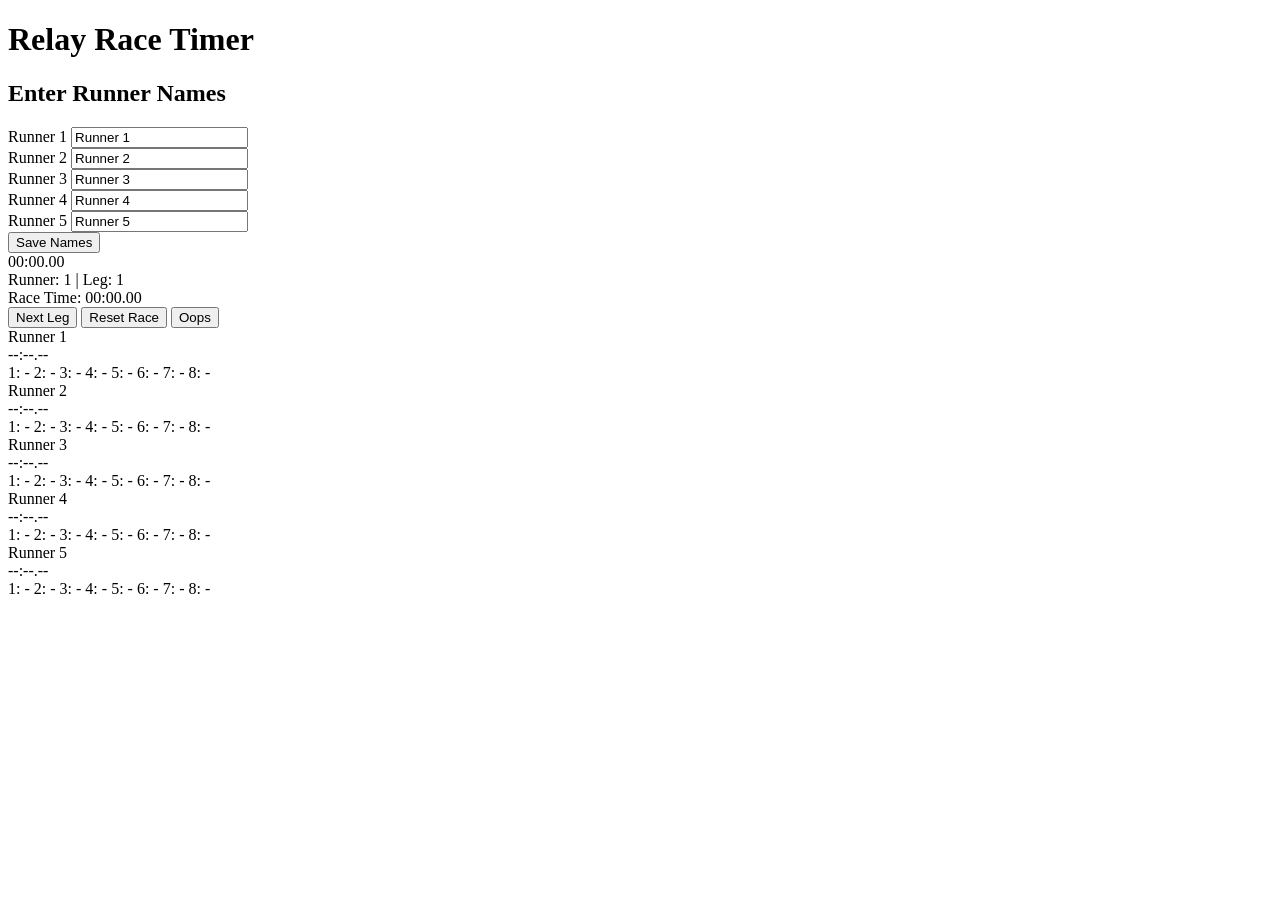
==== index.html @ 661dc740 "Initial commit" ====
<!DOCTYPE html>
<html lang="en">
<head>
    <meta charset="UTF-8">
    <meta name="viewport" content="width=device-width, initial-scale=1.0">
    <meta name="description" content="Relay Race Timer">
    <meta name="theme-color" content="#4CAF50">
    <title>Parlouf Relay Race Timer</title>
    <link rel="manifest" href="manifest.json">
    <link rel="apple-touch-icon" href="icon-192.png">
    <link rel="stylesheet" href="styles.css">
</head>
<body>
    <div class="container">
        <h1>Relay Race Timer</h1>
        
        <!-- Runner Name Entry -->
        <div class="runner-names-section">
            <h2>Enter Runner Names</h2>
            <div id="runner-names-container">
                <!-- Will be populated by JavaScript -->
            </div>
            <button id="save-names-btn">Save Names</button>
        </div>

        <!-- Timer Display -->
        <div class="timer-display">
            <div id="main-timer">00:00:00.00</div>
            <div id="current-leg">Runner: 1 | Leg: 1</div>
            <div id="total-race-time">Race Time: 00:00:00.00</div>
        </div>

        <!-- Control Buttons -->
        <div class="controls">
            <button id="next-leg-btn">Next Leg</button>
            <button id="reset-btn">Reset Race</button>
            <button id="oops-btn">Oops</button>
        </div>

        <!-- Runner Timers -->
        <div class="runners-container">
            <!-- Will be populated by JavaScript -->
        </div>
    </div>

    <script src="app.js"></script>
    <script src="sw.js"></script>
</body>
</html>
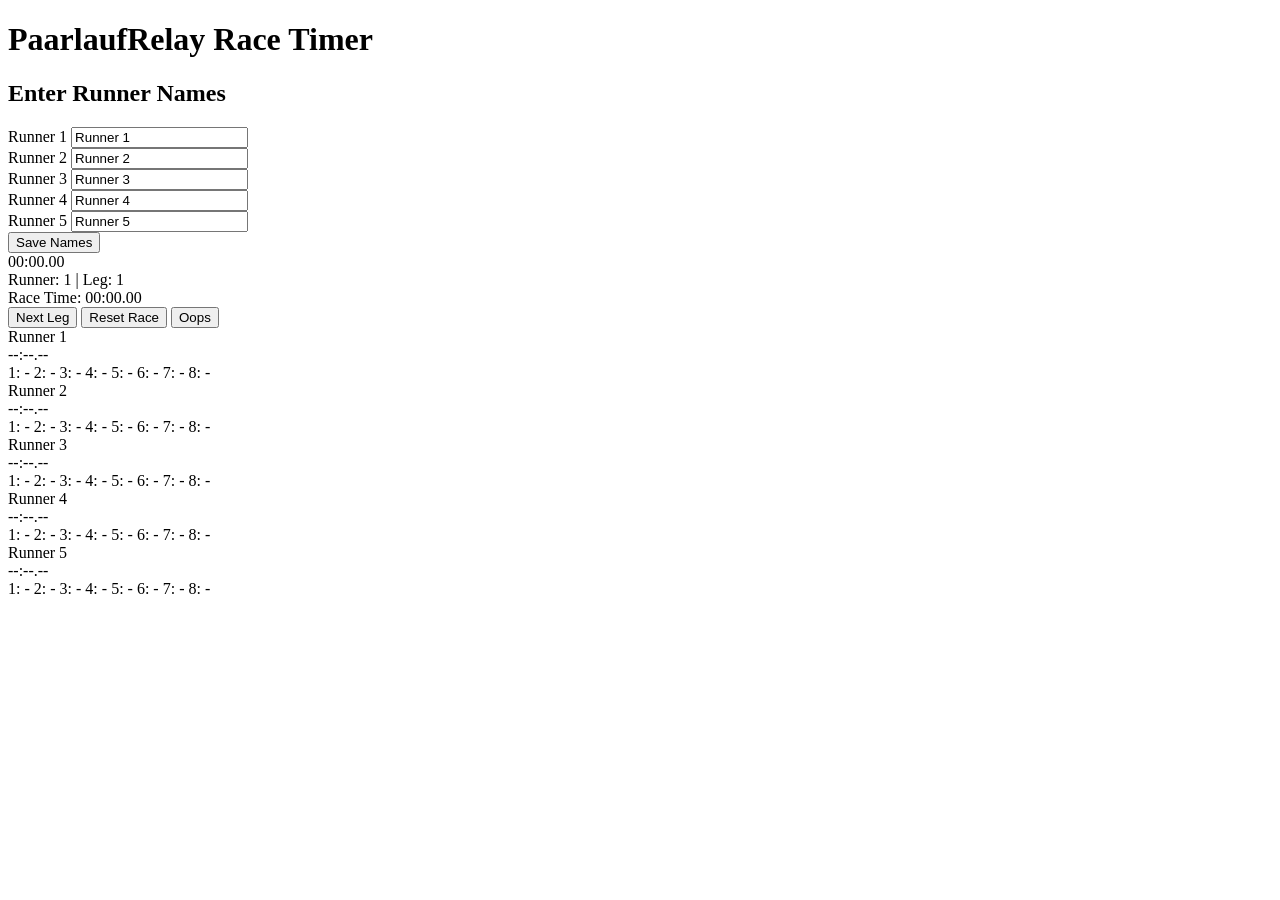
==== commit 9649e5ff: "Paarlauf spelling fixes" ====
--- a/index.html
+++ b/index.html
@@ -5,14 +5,14 @@
     <meta name="viewport" content="width=device-width, initial-scale=1.0">
     <meta name="description" content="Relay Race Timer">
     <meta name="theme-color" content="#4CAF50">
-    <title>Parlouf Relay Race Timer</title>
+    <title>Paarlauf Relay Race Timer</title>
     <link rel="manifest" href="manifest.json">
     <link rel="apple-touch-icon" href="icon-192.png">
     <link rel="stylesheet" href="styles.css">
 </head>
 <body>
     <div class="container">
-        <h1>Relay Race Timer</h1>
+        <h1>PaarlaufRelay Race Timer</h1>
         
         <!-- Runner Name Entry -->
         <div class="runner-names-section">
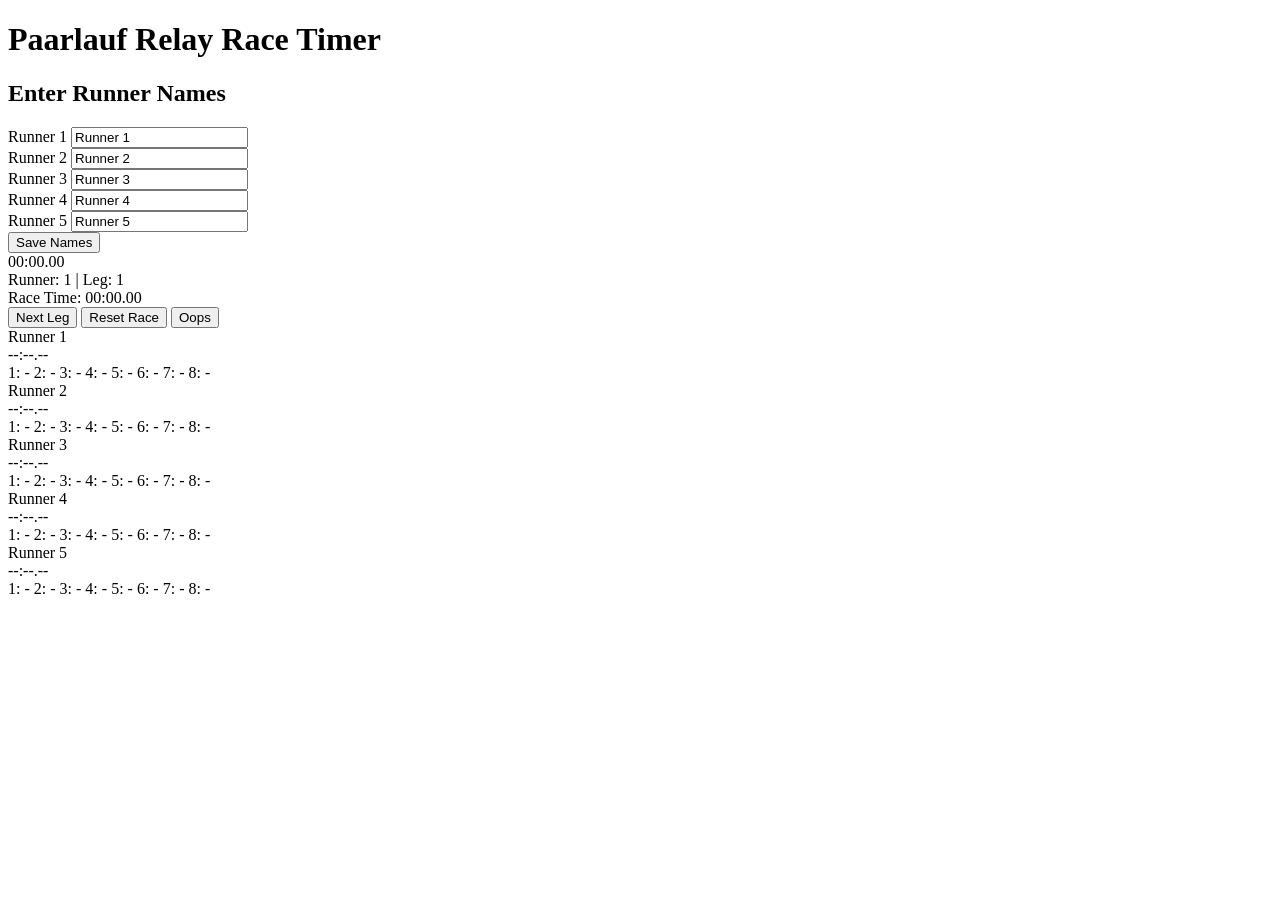
==== commit 4d2f0b24: "typo fix" ====
--- a/index.html
+++ b/index.html
@@ -12,7 +12,7 @@
 </head>
 <body>
     <div class="container">
-        <h1>PaarlaufRelay Race Timer</h1>
+        <h1>Paarlauf Relay Race Timer</h1>
         
         <!-- Runner Name Entry -->
         <div class="runner-names-section">
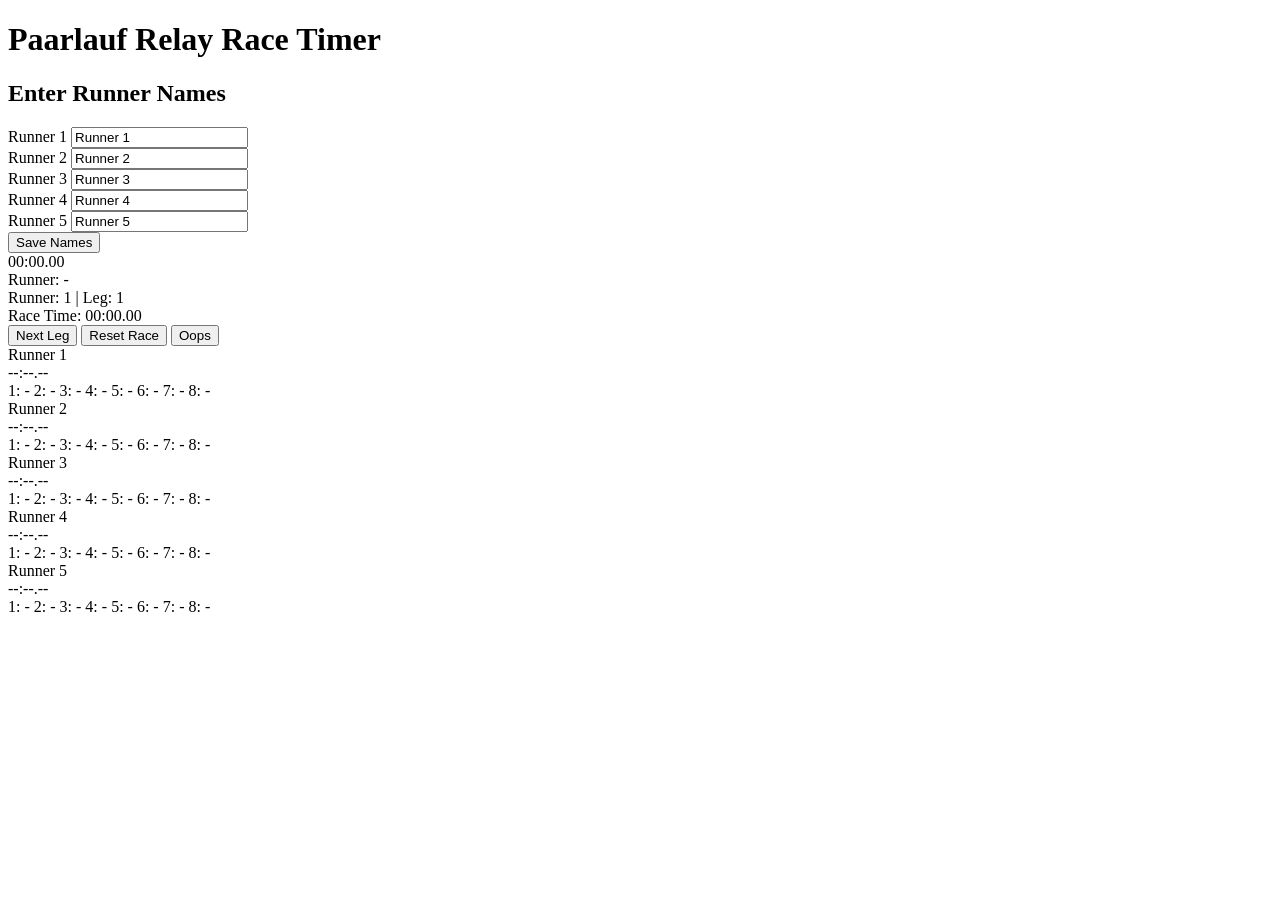
==== commit e92c9bf8: "include current runner name for split timer" ====
--- a/index.html
+++ b/index.html
@@ -5,7 +5,7 @@
     <meta name="viewport" content="width=device-width, initial-scale=1.0">
     <meta name="description" content="Relay Race Timer">
     <meta name="theme-color" content="#4CAF50">
-    <title>Paarlauf Relay Race Timer</title>
+    <title>PaarlaufRelay Race Timer</title>
     <link rel="manifest" href="manifest.json">
     <link rel="apple-touch-icon" href="icon-192.png">
     <link rel="stylesheet" href="styles.css">
@@ -25,9 +25,10 @@
 
         <!-- Timer Display -->
         <div class="timer-display">
-            <div id="main-timer">00:00:00.00</div>
+            <div id="main-timer">00:00.00</div>
+            <div id="current-runner">Runner: -</div>
             <div id="current-leg">Runner: 1 | Leg: 1</div>
-            <div id="total-race-time">Race Time: 00:00:00.00</div>
+            <div id="total-race-time">Race Time: 00:00.00</div>
         </div>
 
         <!-- Control Buttons -->
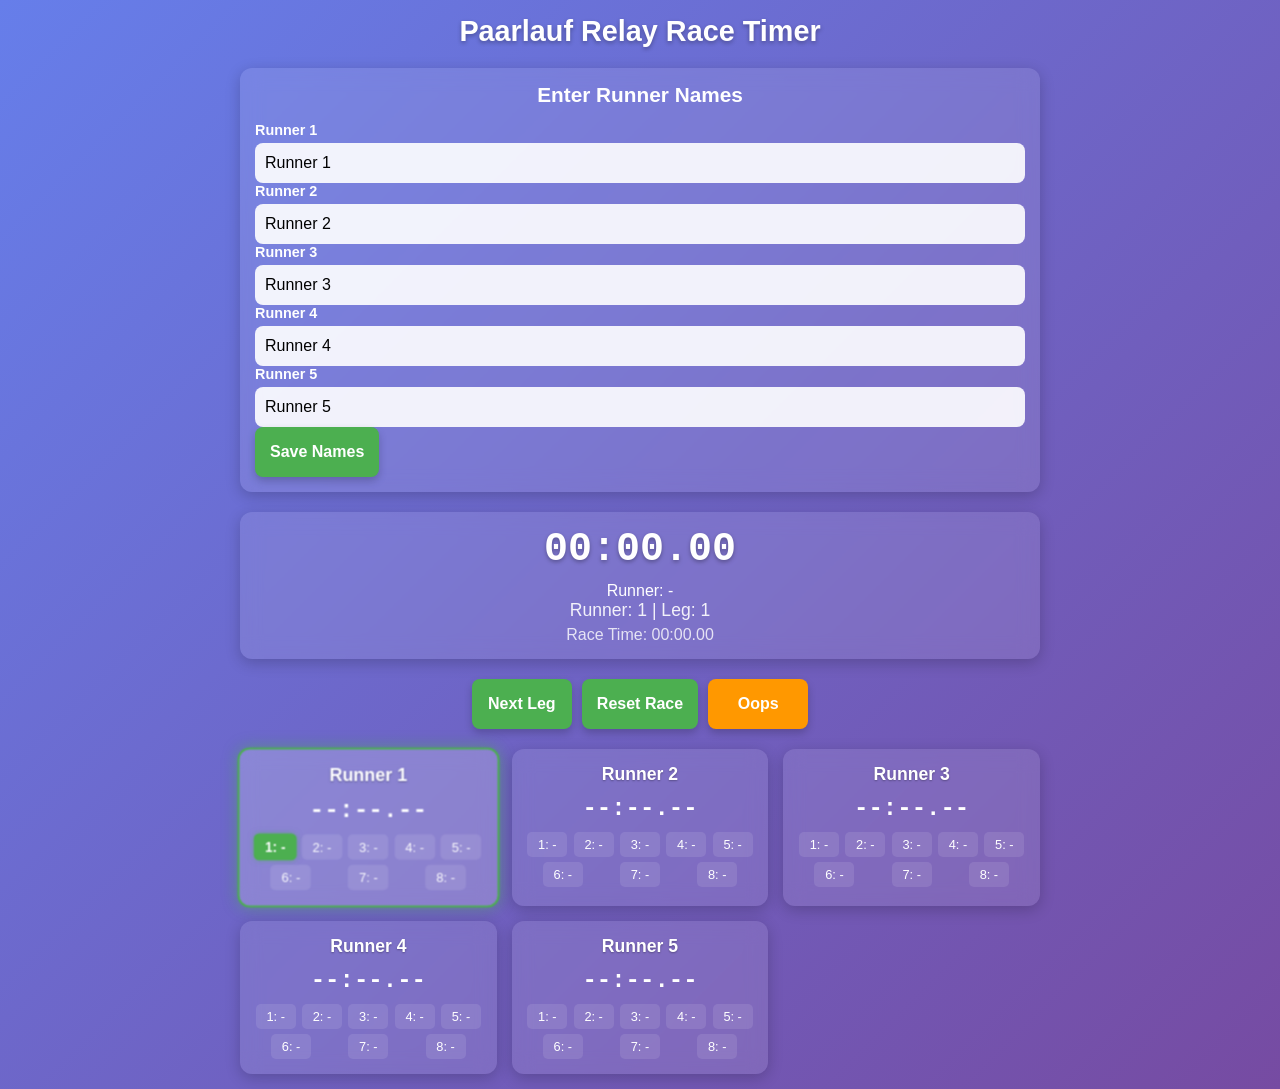
==== commit 8588f854: "visual updates" ====
--- a/index.html
+++ b/index.html
@@ -2,13 +2,13 @@
 <html lang="en">
 <head>
     <meta charset="UTF-8">
-    <meta name="viewport" content="width=device-width, initial-scale=1.0">
+    <meta name="viewport" content="width=device-width, initial-scale=1.0, maximum-scale=1.0, user-scalable=no">
     <meta name="description" content="Relay Race Timer">
     <meta name="theme-color" content="#4CAF50">
     <title>PaarlaufRelay Race Timer</title>
     <link rel="manifest" href="manifest.json">
     <link rel="apple-touch-icon" href="icon-192.png">
-    <link rel="stylesheet" href="styles.css">
+    <link rel="stylesheet" href="style.css">
 </head>
 <body>
     <div class="container">
--- a/style.css
+++ b/style.css
@@ -0,0 +1,304 @@
+* {
+    margin: 0;
+    padding: 0;
+    box-sizing: border-box;
+}
+
+body {
+    font-family: 'Arial', sans-serif;
+    background: linear-gradient(135deg, #667eea 0%, #764ba2 100%);
+    color: white;
+    min-height: 100vh;
+    padding: 15px;
+    touch-action: manipulation;
+}
+
+.container {
+    max-width: 800px;
+    margin: 0 auto;
+}
+
+h1 {
+    text-align: center;
+    margin-bottom: 20px;
+    font-size: 1.8rem;
+    font-weight: bold;
+    text-shadow: 0 2px 4px rgba(0,0,0,0.3);
+}
+
+.runner-names-section {
+    background: rgba(255, 255, 255, 0.1);
+    padding: 15px;
+    border-radius: 12px;
+    margin-bottom: 20px;
+    backdrop-filter: blur(10px);
+    box-shadow: 0 4px 15px rgba(0,0,0,0.2);
+}
+
+.runner-names-section h2 {
+    margin-bottom: 15px;
+    text-align: center;
+    font-size: 1.3rem;
+}
+
+.runner-inputs {
+    display: grid;
+    grid-template-columns: repeat(auto-fit, minmax(150px, 1fr));
+    gap: 12px;
+    margin-bottom: 15px;
+}
+
+.runner-input {
+    display: flex;
+    flex-direction: column;
+}
+
+.runner-input label {
+    margin-bottom: 5px;
+    font-weight: bold;
+    font-size: 0.9rem;
+}
+
+.runner-input input {
+    padding: 10px;
+    border: none;
+    border-radius: 8px;
+    background: rgba(255, 255, 255, 0.9);
+    font-size: 1rem;
+    height: 40px;
+    transition: all 0.3s;
+}
+
+.runner-input input:focus {
+    outline: none;
+    box-shadow: 0 0 0 2px #4CAF50;
+}
+
+.timer-display {
+    text-align: center;
+    margin-bottom: 20px;
+    padding: 15px;
+    background: rgba(255, 255, 255, 0.1);
+    border-radius: 12px;
+    backdrop-filter: blur(10px);
+    box-shadow: 0 4px 15px rgba(0,0,0,0.2);
+}
+
+#main-timer {
+    font-size: 2.5rem;
+    font-weight: bold;
+    margin-bottom: 10px;
+    font-family: 'Courier New', monospace;
+    text-shadow: 0 2px 4px rgba(0,0,0,0.3);
+}
+
+#current-leg {
+    font-size: 1.1rem;
+    opacity: 0.9;
+    margin-bottom: 5px;
+}
+
+#total-race-time {
+    font-size: 1rem;
+    opacity: 0.8;
+}
+
+.controls {
+    display: flex;
+    justify-content: center;
+    gap: 10px;
+    flex-wrap: wrap;
+    margin-bottom: 20px;
+}
+
+button {
+    padding: 12px 15px;
+    font-size: 1rem;
+    border: none;
+    border-radius: 8px;
+    cursor: pointer;
+    background: #4CAF50;
+    color: white;
+    transition: all 0.3s;
+    font-weight: bold;
+    min-width: 100px;
+    height: 50px;
+    box-shadow: 0 4px 8px rgba(0,0,0,0.2);
+    touch-action: manipulation;
+}
+
+button:hover {
+    background: #45a049;
+    transform: translateY(-2px);
+    box-shadow: 0 6px 12px rgba(0,0,0,0.2);
+}
+
+button:active {
+    transform: translateY(0);
+    box-shadow: 0 2px 4px rgba(0,0,0,0.2);
+}
+
+#start-btn {
+    background: #4CAF50;
+}
+
+#next-runner-btn {
+    background: #2196F3;
+}
+
+#stop-btn {
+    background: #f44336;
+}
+
+#oops-btn {
+    background: #FF9800;
+}
+
+.runners-container {
+    display: grid;
+    grid-template-columns: repeat(auto-fit, minmax(250px, 1fr));
+    gap: 15px;
+    margin-top: 20px;
+}
+
+.runner-card {
+    background: rgba(255, 255, 255, 0.1);
+    padding: 15px;
+    border-radius: 12px;
+    backdrop-filter: blur(10px);
+    text-align: center;
+    box-shadow: 0 4px 15px rgba(0,0,0,0.2);
+    transition: all 0.3s;
+}
+
+.runner-card.active {
+    background: rgba(255, 255, 255, 0.2);
+    border: 2px solid #4CAF50;
+    box-shadow: 0 0 15px rgba(76, 175, 80, 0.5);
+    transform: scale(1.02);
+}
+
+.runner-name {
+    font-size: 1.1rem;
+    margin-bottom: 10px;
+    font-weight: bold;
+    text-shadow: 0 1px 2px rgba(0,0,0,0.3);
+}
+
+.runner-timer {
+    font-size: 1.5rem;
+    font-family: 'Courier New', monospace;
+    margin-bottom: 10px;
+    font-weight: bold;
+}
+
+.runner-legs {
+    display: flex;
+    justify-content: space-around;
+    flex-wrap: wrap;
+    gap: 5px;
+    margin-top: 10px;
+}
+
+.leg {
+    padding: 5px 10px;
+    background: rgba(255, 255, 255, 0.1);
+    border-radius: 5px;
+    font-size: 0.8rem;
+    min-width: 40px;
+    transition: all 0.3s;
+}
+
+.leg.active {
+    background: #4CAF50;
+    font-weight: bold;
+    box-shadow: 0 0 5px rgba(76, 175, 80, 0.5);
+    transform: scale(1.05);
+}
+
+.leg.completed {
+    background: rgba(255, 255, 255, 0.2);
+    opacity: 0.7;
+}
+
+.leg.not-started {
+    background: rgba(255, 255, 255, 0.1);
+}
+
+/* Mobile-specific improvements */
+@media (max-width: 600px) {
+    .controls {
+        flex-direction: column;
+        align-items: center;
+    }
+    
+    button {
+        width: 100%;
+        max-width: 250px;
+        font-size: 1.1rem;
+        height: 55px;
+    }
+    
+    #main-timer {
+        font-size: 2rem;
+    }
+    
+    .runner-inputs {
+        grid-template-columns: 1fr;
+    }
+    
+    .runner-names-section {
+        padding: 12px;
+    }
+    
+    h1 {
+        font-size: 1.5rem;
+        margin-bottom: 15px;
+    }
+    
+    .timer-display {
+        padding: 12px;
+    }
+    
+    .runner-card {
+        padding: 12px;
+    }
+    
+    .runner-name {
+        font-size: 1rem;
+    }
+    
+    .runner-timer {
+        font-size: 1.3rem;
+    }
+    
+    .runner-legs {
+        gap: 3px;
+    }
+    
+    .leg {
+        padding: 4px 8px;
+        font-size: 0.7rem;
+        min-width: 35px;
+    }
+}
+
+/* Larger mobile devices */
+@media (min-width: 601px) and (max-width: 768px) {
+    .container {
+        padding: 0 10px;
+    }
+    
+    .runner-inputs {
+        grid-template-columns: repeat(2, 1fr);
+    }
+    
+    .runners-container {
+        grid-template-columns: repeat(2, 1fr);
+    }
+    
+    button {
+        min-width: 120px;
+        height: 50px;
+    }
+}
